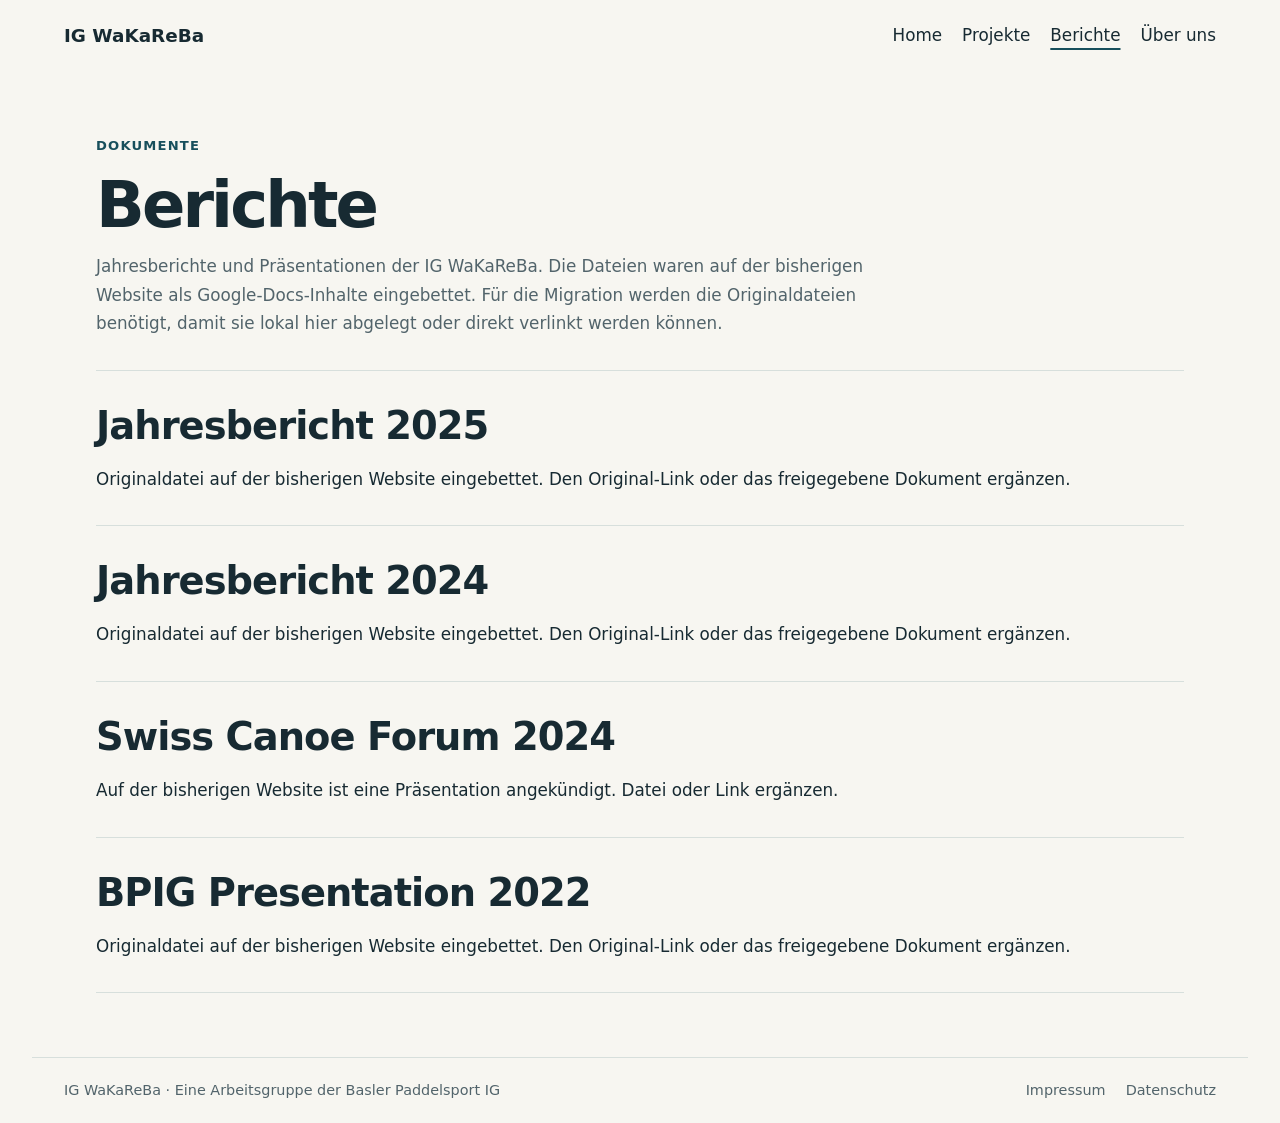
==== berichte/index.html @ 68abc577 "Initial static WaKaReBa website Co-authored-by: Copilot <223556219+Copilot@users.noreply.github.com>" ====
<!doctype html>
<html lang="de">
<head>
  <meta charset="utf-8">
  <meta name="viewport" content="width=device-width, initial-scale=1">
  <meta name="description" content="Jahresberichte und Präsentationen der IG WaKaReBa.">
  <title>Berichte – IG WaKaReBa</title>
  <link rel="stylesheet" href="../assets/styles.css">
</head>
<body>
  <a class="skip-link" href="#inhalt">Zum Inhalt springen</a>
  <header class="site-header">
    <a class="site-name" href="../index.html">IG WaKaReBa</a>
    <nav aria-label="Hauptnavigation">
      <a href="../index.html">Home</a>
      <a href="../projekte/">Projekte</a>
      <a aria-current="page" href="./">Berichte</a>
      <a href="../ueber-uns/">Über uns</a>
    </nav>
  </header>

  <main id="inhalt" class="page-content">
    <header class="page-heading">
      <p class="eyebrow">Dokumente</p>
      <h1>Berichte</h1>
      <p>Jahresberichte und Präsentationen der IG WaKaReBa. Die Dateien waren auf der bisherigen Website als Google-Docs-Inhalte eingebettet. Für die Migration werden die Originaldateien benötigt, damit sie lokal hier abgelegt oder direkt verlinkt werden können.</p>
    </header>

    <section class="report">
      <h2>Jahresbericht 2025</h2>
      <p>Originaldatei auf der bisherigen Website eingebettet. Den Original-Link oder das freigegebene Dokument ergänzen.</p>
    </section>
    <section class="report">
      <h2>Jahresbericht 2024</h2>
      <p>Originaldatei auf der bisherigen Website eingebettet. Den Original-Link oder das freigegebene Dokument ergänzen.</p>
    </section>
    <section class="report">
      <h2>Swiss Canoe Forum 2024</h2>
      <p>Auf der bisherigen Website ist eine Präsentation angekündigt. Datei oder Link ergänzen.</p>
    </section>
    <section class="report">
      <h2>BPIG Presentation 2022</h2>
      <p>Originaldatei auf der bisherigen Website eingebettet. Den Original-Link oder das freigegebene Dokument ergänzen.</p>
    </section>
  </main>

  <footer class="site-footer">
    <span>IG WaKaReBa · Eine Arbeitsgruppe der Basler Paddelsport IG</span>
    <nav aria-label="Rechtliches">
      <a href="../impressum/">Impressum</a>
      <a href="../datenschutz/">Datenschutz</a>
    </nav>
  </footer>
</body>
</html>
---- assets/styles.css ----
:root {
  color-scheme: light;
  --ink: #172a32;
  --muted: #52646b;
  --paper: #f7f6f1;
  --surface: #fff;
  --river: #174f5c;
  --river-dark: #103a45;
  --line: #d7dfdc;
  font-family: system-ui, -apple-system, "Segoe UI", sans-serif;
}

* {
  box-sizing: border-box;
}

body {
  margin: 0;
  color: var(--ink);
  background: var(--paper);
  font-size: 1.05rem;
  line-height: 1.7;
}

a {
  color: var(--river);
  text-underline-offset: 0.18em;
}

a:hover {
  color: var(--river-dark);
}

a:focus-visible {
  outline: 3px solid #d78333;
  outline-offset: 3px;
}

.skip-link {
  position: absolute;
  top: -5rem;
  left: 1rem;
  z-index: 2;
  padding: 0.5rem 0.75rem;
  color: var(--surface);
  background: var(--river-dark);
}

.skip-link:focus {
  top: 1rem;
}

.site-header,
.site-footer {
  display: flex;
  align-items: center;
  justify-content: space-between;
  gap: 1.5rem;
  max-width: 76rem;
  margin: 0 auto;
  padding: 1.25rem 2rem;
}

.site-name {
  color: var(--ink);
  font-size: 1.15rem;
  font-weight: 750;
  text-decoration: none;
  white-space: nowrap;
}

.site-header nav,
.site-footer nav {
  display: flex;
  flex-wrap: wrap;
  gap: 1.25rem;
}

.site-header nav a,
.site-footer nav a {
  color: var(--ink);
  text-decoration: none;
}

.site-header nav a[aria-current="page"] {
  text-decoration: underline;
  text-decoration-color: var(--river);
  text-decoration-thickness: 2px;
  text-underline-offset: 0.45rem;
}

.hero {
  position: relative;
  display: grid;
  min-height: 33rem;
  align-items: end;
  overflow: hidden;
  color: var(--surface);
  background: var(--river-dark);
}

.hero::after {
  position: absolute;
  inset: 0;
  background: linear-gradient(90deg, rgb(8 30 36 / 83%), rgb(8 30 36 / 12%));
  content: "";
}

.hero-image {
  position: absolute;
  width: 100%;
  height: 100%;
  object-fit: cover;
  object-position: center 54%;
}

.hero-copy {
  position: relative;
  z-index: 1;
  width: min(76rem, 100%);
  margin: 0 auto;
  padding: 5rem 2rem;
}

.hero-copy a {
  color: #d9efef;
}

h1,
h2,
h3,
p {
  margin-top: 0;
}

h1,
h2,
h3 {
  line-height: 1.2;
}

h1 {
  max-width: 14ch;
  margin-bottom: 1.25rem;
  font-size: clamp(2.6rem, 7vw, 5rem);
  letter-spacing: -0.045em;
}

h2 {
  margin-bottom: 1rem;
  font-size: clamp(1.7rem, 3vw, 2.4rem);
  letter-spacing: -0.025em;
}

h3 {
  margin-bottom: 0.5rem;
  font-size: 1.3rem;
}

.lead {
  max-width: 52rem;
  margin-bottom: 0;
  font-size: clamp(1.1rem, 2vw, 1.3rem);
}

.eyebrow {
  margin-bottom: 0.6rem;
  color: var(--river);
  font-size: 0.82rem;
  font-weight: 750;
  letter-spacing: 0.09em;
  text-transform: uppercase;
}

.hero .eyebrow {
  color: #d9efef;
}

.content-section,
.feature-grid,
.contact-section,
.page-content {
  width: min(68rem, calc(100% - 3rem));
  margin: 0 auto;
}

.content-section {
  padding: 5rem 0 3rem;
}

.content-section > p:not(.eyebrow) {
  max-width: 58rem;
}

.feature-grid {
  display: grid;
  grid-template-columns: repeat(3, minmax(0, 1fr));
  gap: 1rem;
  padding-bottom: 5rem;
}

.feature {
  padding: 1.5rem;
  border-top: 3px solid var(--river);
  background: var(--surface);
}

.feature h2 {
  font-size: 1.35rem;
}

.feature p {
  margin-bottom: 0;
  color: var(--muted);
}

.contact-section {
  display: flex;
  align-items: center;
  justify-content: space-between;
  gap: 2rem;
  margin-bottom: 5rem;
  padding: 2rem;
  background: #e4ece8;
}

.contact-section h2 {
  margin-bottom: 0;
}

.button {
  display: inline-block;
  padding: 0.75rem 1.1rem;
  border: 1px solid var(--river);
  border-radius: 0.2rem;
  color: var(--surface);
  background: var(--river);
  font-weight: 700;
  text-decoration: none;
  white-space: nowrap;
}

.button:hover {
  color: var(--surface);
  background: var(--river-dark);
}

.page-heading {
  padding: 4rem 0 2rem;
  border-bottom: 1px solid var(--line);
}

.page-heading h1 {
  margin-bottom: 0.5rem;
  font-size: clamp(2.4rem, 5vw, 4rem);
}

.page-heading p:last-child {
  max-width: 48rem;
  margin-bottom: 0;
  color: var(--muted);
}

.page-content {
  padding-bottom: 4rem;
}

.project,
.report,
.prose-section {
  padding: 2rem 0;
  border-bottom: 1px solid var(--line);
}

.project p:last-child,
.report p:last-child,
.prose-section p:last-child {
  margin-bottom: 0;
}

.status-date {
  margin-top: 1rem;
  color: var(--muted);
  font-size: 0.9rem;
  font-style: italic;
}

.report-list {
  padding-left: 1.3rem;
}

.report-list li {
  margin: 0.65rem 0;
}

.site-footer {
  align-items: flex-start;
  border-top: 1px solid var(--line);
  color: var(--muted);
  font-size: 0.9rem;
}

.site-footer nav a {
  color: var(--muted);
}

@media (max-width: 680px) {
  body {
    font-size: 1rem;
  }

  .site-header,
  .site-footer {
    align-items: flex-start;
    flex-direction: column;
    gap: 0.8rem;
    padding: 1rem 1.25rem;
  }

  .site-header nav,
  .site-footer nav {
    gap: 0.75rem 1rem;
  }

  .hero {
    min-height: 34rem;
  }

  .hero::after {
    background: linear-gradient(0deg, rgb(8 30 36 / 88%), rgb(8 30 36 / 12%));
  }

  .hero-copy {
    padding: 3rem 1.25rem;
  }

  .content-section,
  .feature-grid,
  .contact-section,
  .page-content {
    width: calc(100% - 2.5rem);
  }

  .content-section {
    padding: 3.5rem 0 2rem;
  }

  .feature-grid {
    grid-template-columns: 1fr;
    padding-bottom: 3.5rem;
  }

  .contact-section {
    align-items: flex-start;
    flex-direction: column;
    margin-bottom: 3.5rem;
    padding: 1.5rem;
  }

  .contact-section > div {
    min-width: 0;
  }

  .contact-section h2 {
    overflow-wrap: anywhere;
  }

  .contact-section .button {
    max-width: 100%;
    overflow-wrap: anywhere;
    white-space: normal;
  }

  .page-heading {
    padding: 3rem 0 1.5rem;
  }
}
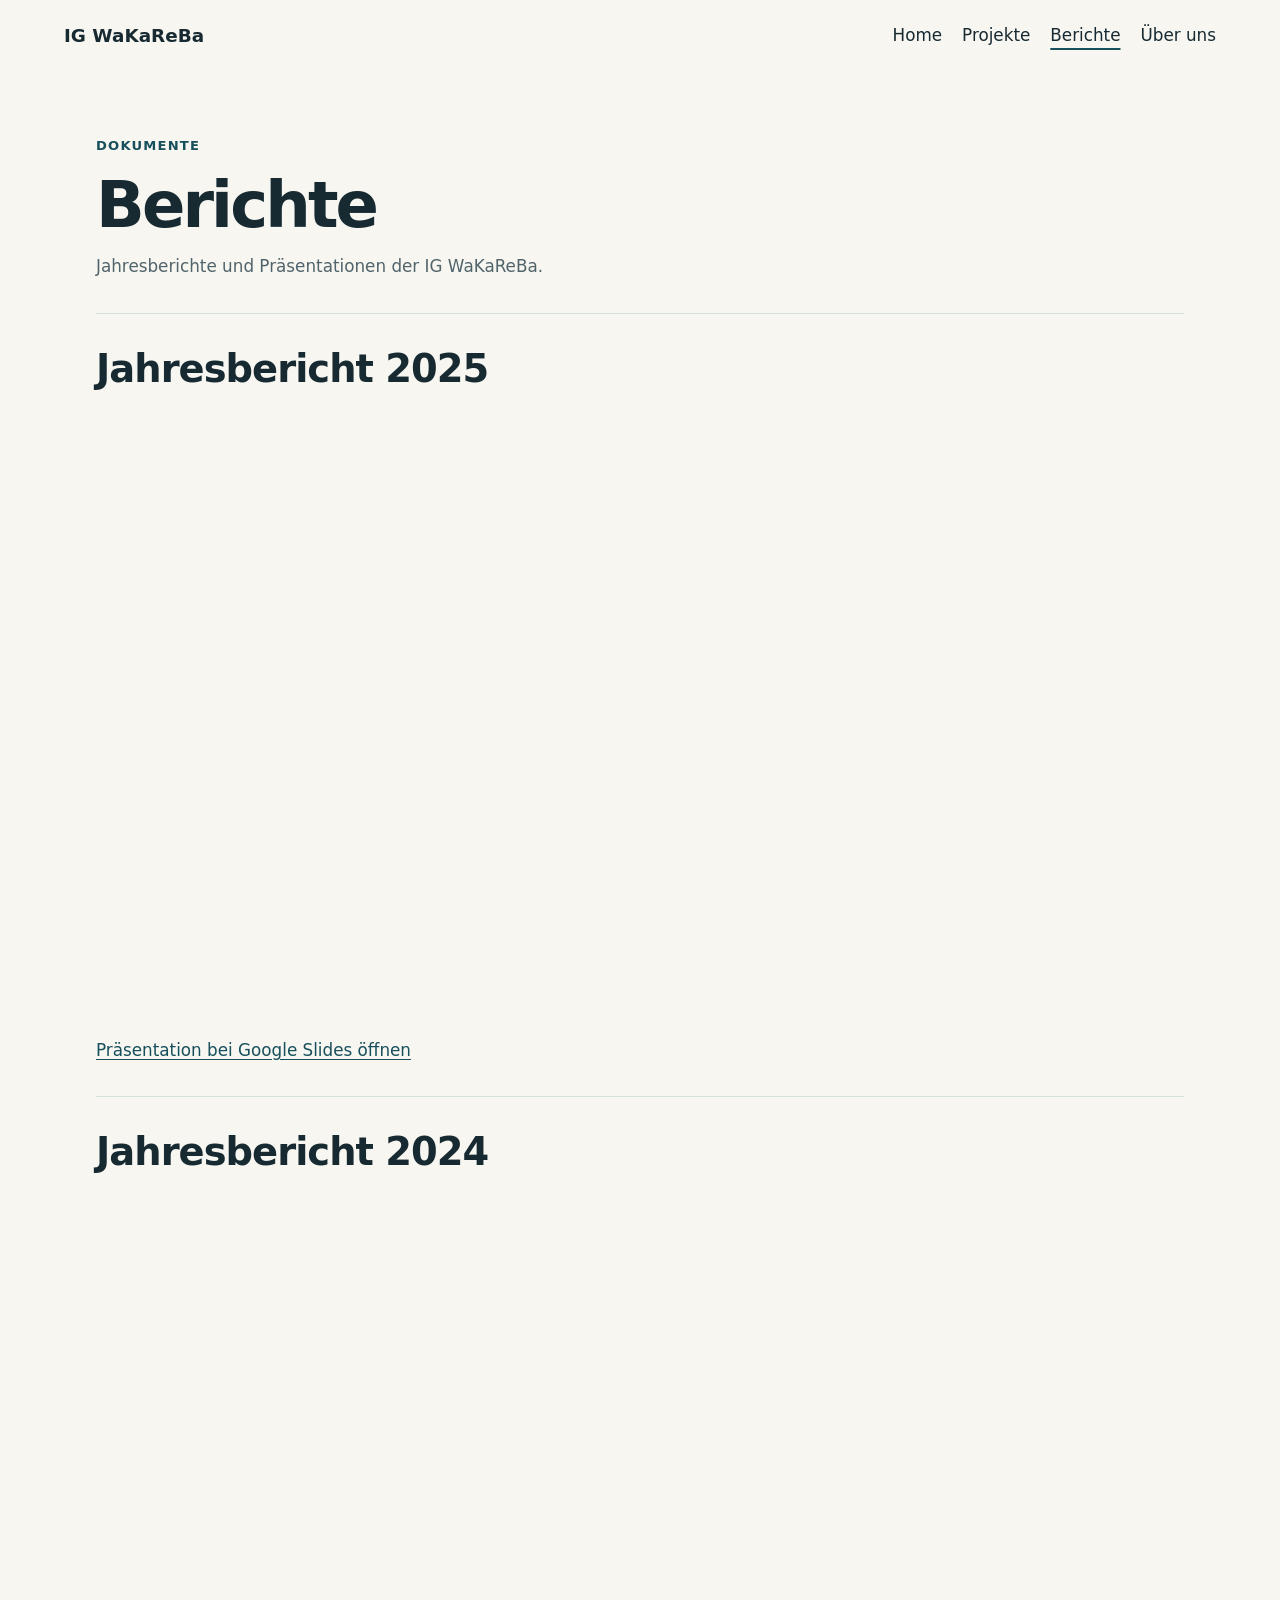
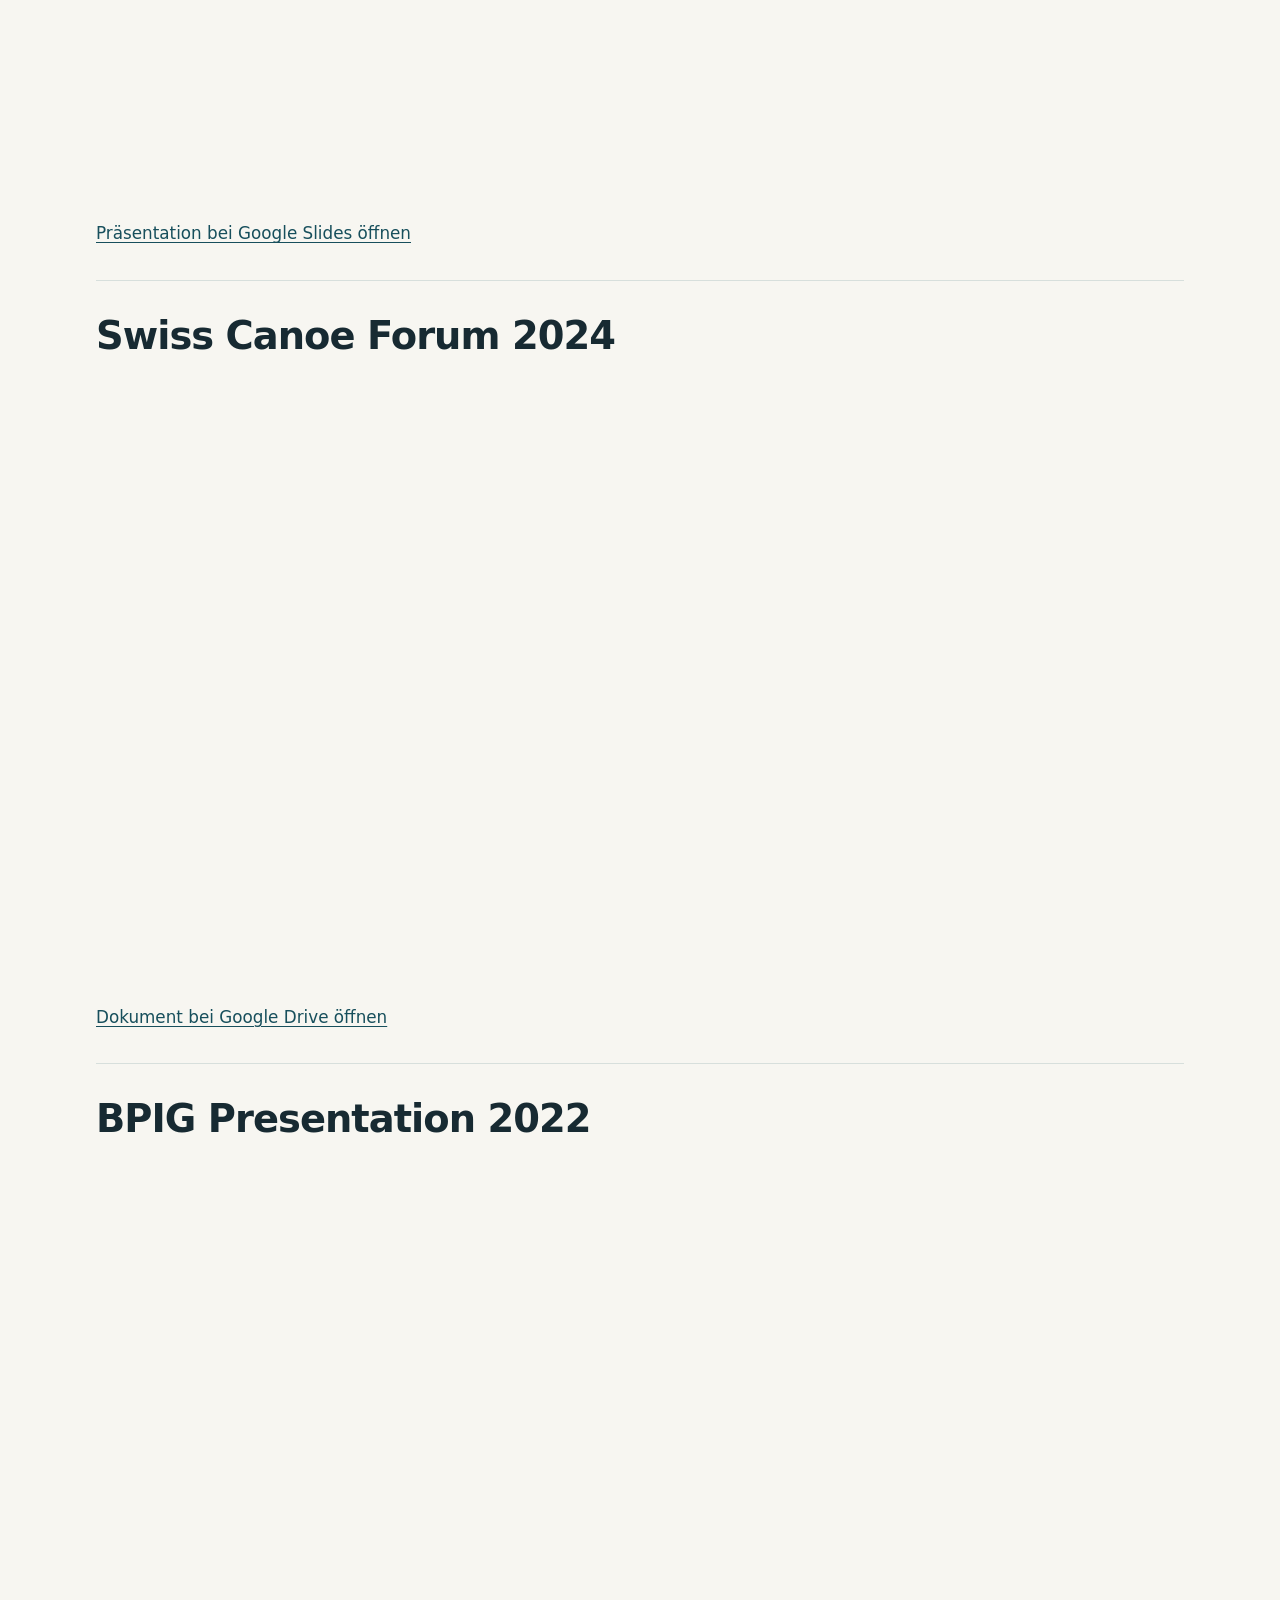
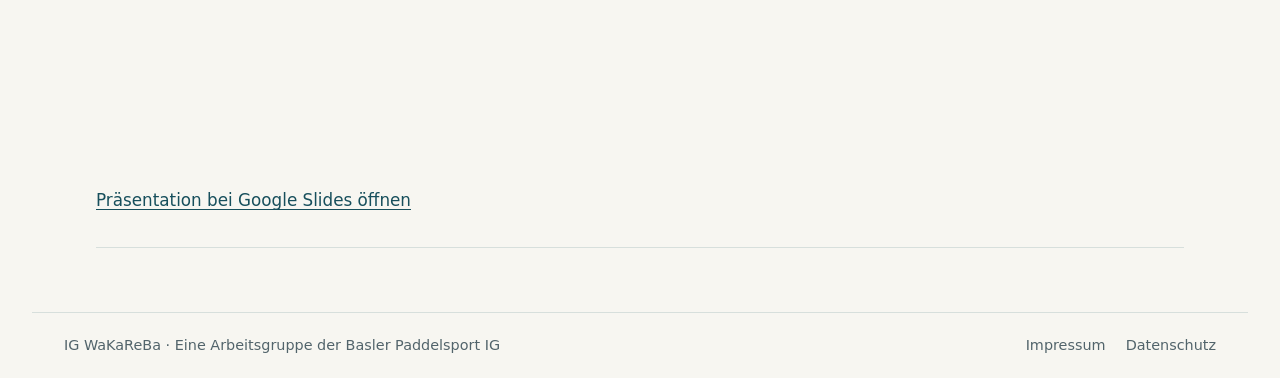
==== commit 1711cb7a: "Complete initial static website Co-authored-by: Copilot <223556219+Copilot@users.noreply.github.com>" ====
--- a/berichte/index.html
+++ b/berichte/index.html
@@ -23,24 +23,56 @@
     <header class="page-heading">
       <p class="eyebrow">Dokumente</p>
       <h1>Berichte</h1>
-      <p>Jahresberichte und Präsentationen der IG WaKaReBa. Die Dateien waren auf der bisherigen Website als Google-Docs-Inhalte eingebettet. Für die Migration werden die Originaldateien benötigt, damit sie lokal hier abgelegt oder direkt verlinkt werden können.</p>
+      <p>Jahresberichte und Präsentationen der IG WaKaReBa.</p>
     </header>
 
     <section class="report">
       <h2>Jahresbericht 2025</h2>
-      <p>Originaldatei auf der bisherigen Website eingebettet. Den Original-Link oder das freigegebene Dokument ergänzen.</p>
+      <div class="report-embed">
+        <iframe
+          src="https://docs.google.com/presentation/d/1RNbr-cKKvLfTeNlJgEnsasxiJ1WLmAHl/embed?start=false&amp;loop=false&amp;delayms=3000"
+          title="Jahresbericht 2025 – Präsentation"
+          loading="lazy"
+          allowfullscreen>
+        </iframe>
+      </div>
+      <p><a href="https://docs.google.com/presentation/d/1RNbr-cKKvLfTeNlJgEnsasxiJ1WLmAHl/edit?slide=id.p1#slide=id.p1">Präsentation bei Google Slides öffnen</a></p>
     </section>
     <section class="report">
       <h2>Jahresbericht 2024</h2>
-      <p>Originaldatei auf der bisherigen Website eingebettet. Den Original-Link oder das freigegebene Dokument ergänzen.</p>
+      <div class="report-embed">
+        <iframe
+          src="https://docs.google.com/presentation/d/1xs53A0uICPbr0zK-Gw7KH1VUC2QU5n6I/embed?start=false&amp;loop=false&amp;delayms=3000"
+          title="Jahresbericht 2024 – Präsentation"
+          loading="lazy"
+          allowfullscreen>
+        </iframe>
+      </div>
+      <p><a href="https://docs.google.com/presentation/d/1xs53A0uICPbr0zK-Gw7KH1VUC2QU5n6I/edit?slide=id.p1#slide=id.p1">Präsentation bei Google Slides öffnen</a></p>
     </section>
     <section class="report">
       <h2>Swiss Canoe Forum 2024</h2>
-      <p>Auf der bisherigen Website ist eine Präsentation angekündigt. Datei oder Link ergänzen.</p>
+      <div class="report-embed">
+        <iframe
+          src="https://drive.google.com/file/d/10Fu49zhzaVHcTW8XCnjbOPNU4WQtFmeR/preview"
+          title="Swiss Canoe Forum 2024 – Präsentation"
+          loading="lazy"
+          allowfullscreen>
+        </iframe>
+      </div>
+      <p><a href="https://drive.google.com/file/d/10Fu49zhzaVHcTW8XCnjbOPNU4WQtFmeR/edit">Dokument bei Google Drive öffnen</a></p>
     </section>
     <section class="report">
       <h2>BPIG Presentation 2022</h2>
-      <p>Originaldatei auf der bisherigen Website eingebettet. Den Original-Link oder das freigegebene Dokument ergänzen.</p>
+      <div class="report-embed">
+        <iframe
+          src="https://docs.google.com/presentation/d/1tPLizIVZpuojzemg-cXgxlMr3oKReQhY/embed?start=false&amp;loop=false&amp;delayms=3000"
+          title="BPIG Presentation 2022"
+          loading="lazy"
+          allowfullscreen>
+        </iframe>
+      </div>
+      <p><a href="https://docs.google.com/presentation/d/1tPLizIVZpuojzemg-cXgxlMr3oKReQhY/edit?slide=id.p1#slide=id.p1">Präsentation bei Google Slides öffnen</a></p>
     </section>
   </main>
 
--- a/assets/styles.css
+++ b/assets/styles.css
@@ -111,7 +111,7 @@
   width: 100%;
   height: 100%;
   object-fit: cover;
-  object-position: center 54%;
+  object-position: 81% 18%;
 }
 
 .hero-copy {
@@ -176,42 +176,60 @@
   color: #d9efef;
 }
 
-.content-section,
-.feature-grid,
+.photo-stories,
 .contact-section,
 .page-content {
   width: min(68rem, calc(100% - 3rem));
   margin: 0 auto;
 }
 
-.content-section {
-  padding: 5rem 0 3rem;
-}
-
-.content-section > p:not(.eyebrow) {
-  max-width: 58rem;
-}
-
-.feature-grid {
+.photo-stories {
+  padding: 2rem 0 5rem;
+}
+
+.photo-story {
   display: grid;
-  grid-template-columns: repeat(3, minmax(0, 1fr));
-  gap: 1rem;
-  padding-bottom: 5rem;
-}
-
-.feature {
-  padding: 1.5rem;
-  border-top: 3px solid var(--river);
-  background: var(--surface);
-}
-
-.feature h2 {
-  font-size: 1.35rem;
-}
-
-.feature p {
+  grid-template-columns: minmax(0, 0.9fr) minmax(0, 1.1fr);
+  align-items: center;
+  gap: clamp(2rem, 6vw, 5rem);
+  padding: 2.5rem 0;
+  border-bottom: 1px solid var(--line);
+}
+
+.photo-story:nth-child(even) {
+  grid-template-columns: minmax(0, 1.1fr) minmax(0, 0.9fr);
+}
+
+.photo-story:nth-child(even) .photo-story-copy {
+  grid-column: 2;
+  grid-row: 1;
+}
+
+.photo-story:nth-child(even) .photo-story-image {
+  grid-column: 1;
+  grid-row: 1;
+}
+
+.photo-story-copy > p:last-child {
   margin-bottom: 0;
+}
+
+.photo-story-image {
+  min-width: 0;
+  margin: 0;
+}
+
+.photo-story-image img {
+  display: block;
+  width: 100%;
+  height: auto;
+  border-radius: 0.2rem;
+}
+
+.photo-story-image figcaption {
+  margin-top: 0.6rem;
   color: var(--muted);
+  font-size: 0.88rem;
 }
 
 .contact-section {
@@ -265,16 +283,192 @@
   padding-bottom: 4rem;
 }
 
-.project,
+.project {
+  display: flow-root;
+  padding: 2rem 0;
+  border-bottom: 1px solid var(--line);
+}
+
+.project h2 {
+  margin-bottom: 1.25rem;
+}
+
+.project-copy {
+  min-width: 0;
+}
+
+.project-image {
+  float: right;
+  width: 40%;
+  min-width: 0;
+  max-width: 24rem;
+  margin: 0 0 1.5rem 2rem;
+}
+
+.project-image-trigger {
+  display: block;
+  width: 100%;
+  padding: 0;
+  border: 0;
+  background: transparent;
+  cursor: zoom-in;
+}
+
+.project-image-trigger:focus-visible,
+.project-lightbox-close:focus-visible {
+  outline: 3px solid #d78333;
+  outline-offset: 3px;
+}
+
+.project-image img {
+  display: block;
+  width: 100%;
+  height: auto;
+  max-height: 34rem;
+  object-fit: contain;
+  object-position: top;
+  border-radius: 0.2rem;
+}
+
+.project--large-image {
+  --project-image-width: 52%;
+}
+
+.project--large-image .project-image {
+  width: var(--project-image-width);
+  max-width: none;
+}
+
+.project-lightbox {
+  position: fixed;
+  inset: 0;
+  width: fit-content;
+  height: fit-content;
+  max-width: 96vw;
+  max-height: 96vh;
+  margin: auto;
+  padding: 3.5rem 0 0;
+  border: 0;
+  background: transparent;
+  overflow: visible;
+}
+
+.project-lightbox:popover-open {
+  display: grid;
+  place-items: center;
+}
+
+.project-lightbox::backdrop {
+  background: rgb(8 20 24 / 88%);
+}
+
+.project-lightbox > img {
+  display: block;
+  width: auto;
+  max-width: 96vw;
+  max-height: calc(96vh - 3.5rem);
+  object-fit: contain;
+  border-radius: 0.2rem;
+}
+
+.project-lightbox-close {
+  position: absolute;
+  top: 0;
+  right: 0;
+  padding: 0.65rem 1rem;
+  border: 1px solid var(--surface);
+  border-radius: 0.2rem;
+  color: var(--surface);
+  background: var(--river-dark);
+  font: inherit;
+  cursor: pointer;
+}
+
+.project-copy p:last-child,
+.report p:last-child,
+.prose-section p:last-child {
+  margin-bottom: 0;
+}
+
 .report,
 .prose-section {
   padding: 2rem 0;
   border-bottom: 1px solid var(--line);
 }
 
-.project p:last-child,
-.report p:last-child,
-.prose-section p:last-child {
+.report-embed {
+  aspect-ratio: 16 / 9;
+  margin-bottom: 1rem;
+}
+
+.report-embed iframe {
+  display: block;
+  width: 100%;
+  height: 100%;
+  border: 0;
+}
+
+.about-affiliation {
+  display: flex;
+  align-items: center;
+  gap: 1.5rem;
+  max-width: 32rem;
+  margin-top: 2rem;
+}
+
+.about-affiliation > img {
+  flex: 0 0 6rem;
+  display: block;
+  width: 6rem;
+  height: auto;
+}
+
+.about-affiliation p {
+  margin-bottom: 0;
+}
+
+.supporters-section {
+  padding: 2rem 0;
+  border-bottom: 1px solid var(--line);
+}
+
+.supporter-grid {
+  display: grid;
+  grid-template-columns: repeat(3, minmax(0, 1fr));
+  gap: 1.25rem;
+}
+
+.supporter {
+  min-width: 0;
+  padding: 1.25rem;
+  border: 1px solid var(--line);
+  background: var(--surface);
+}
+
+.supporter-logo {
+  display: flex;
+  align-items: center;
+  justify-content: center;
+  height: 8rem;
+  margin: 0 0 1rem;
+}
+
+.supporter-logo img {
+  display: block;
+  max-width: 100%;
+  max-height: 100%;
+  object-fit: contain;
+}
+
+.supporter h3 {
+  overflow-wrap: anywhere;
+}
+
+.supporter h3 a {
+  text-decoration: none;
+}
+
+.supporter p:last-child {
   margin-bottom: 0;
 }
 
@@ -326,6 +520,10 @@
     min-height: 34rem;
   }
 
+  .hero-image {
+    object-position: 82% center;
+  }
+
   .hero::after {
     background: linear-gradient(0deg, rgb(8 30 36 / 88%), rgb(8 30 36 / 12%));
   }
@@ -334,20 +532,39 @@
     padding: 3rem 1.25rem;
   }
 
-  .content-section,
-  .feature-grid,
+  .photo-stories,
   .contact-section,
   .page-content {
     width: calc(100% - 2.5rem);
   }
 
-  .content-section {
-    padding: 3.5rem 0 2rem;
-  }
-
-  .feature-grid {
-    grid-template-columns: 1fr;
-    padding-bottom: 3.5rem;
+  .photo-stories {
+    padding: 1rem 0 3.5rem;
+  }
+
+  .photo-story,
+  .photo-story:nth-child(even) {
+    grid-template-columns: minmax(0, 1fr);
+    gap: 1.25rem;
+    padding: 2rem 0;
+  }
+
+  .photo-story:nth-child(even) .photo-story-copy,
+  .photo-story:nth-child(even) .photo-story-image {
+    grid-column: auto;
+    grid-row: auto;
+  }
+
+  .project-image,
+  .project--large-image .project-image {
+    float: none;
+    width: 100%;
+    max-width: 100%;
+    margin: 0 0 1.25rem;
+  }
+
+  .project-image img {
+    max-height: none;
   }
 
   .contact-section {
@@ -374,4 +591,23 @@
   .page-heading {
     padding: 3rem 0 1.5rem;
   }
-}
+
+  .supporter-grid {
+    grid-template-columns: repeat(2, minmax(0, 1fr));
+    gap: 0.75rem;
+  }
+
+  .supporter {
+    padding: 0.85rem;
+  }
+
+  .supporter-logo {
+    height: 6rem;
+  }
+}
+
+@media (max-width: 420px) {
+  .supporter-grid {
+    grid-template-columns: minmax(0, 1fr);
+  }
+}
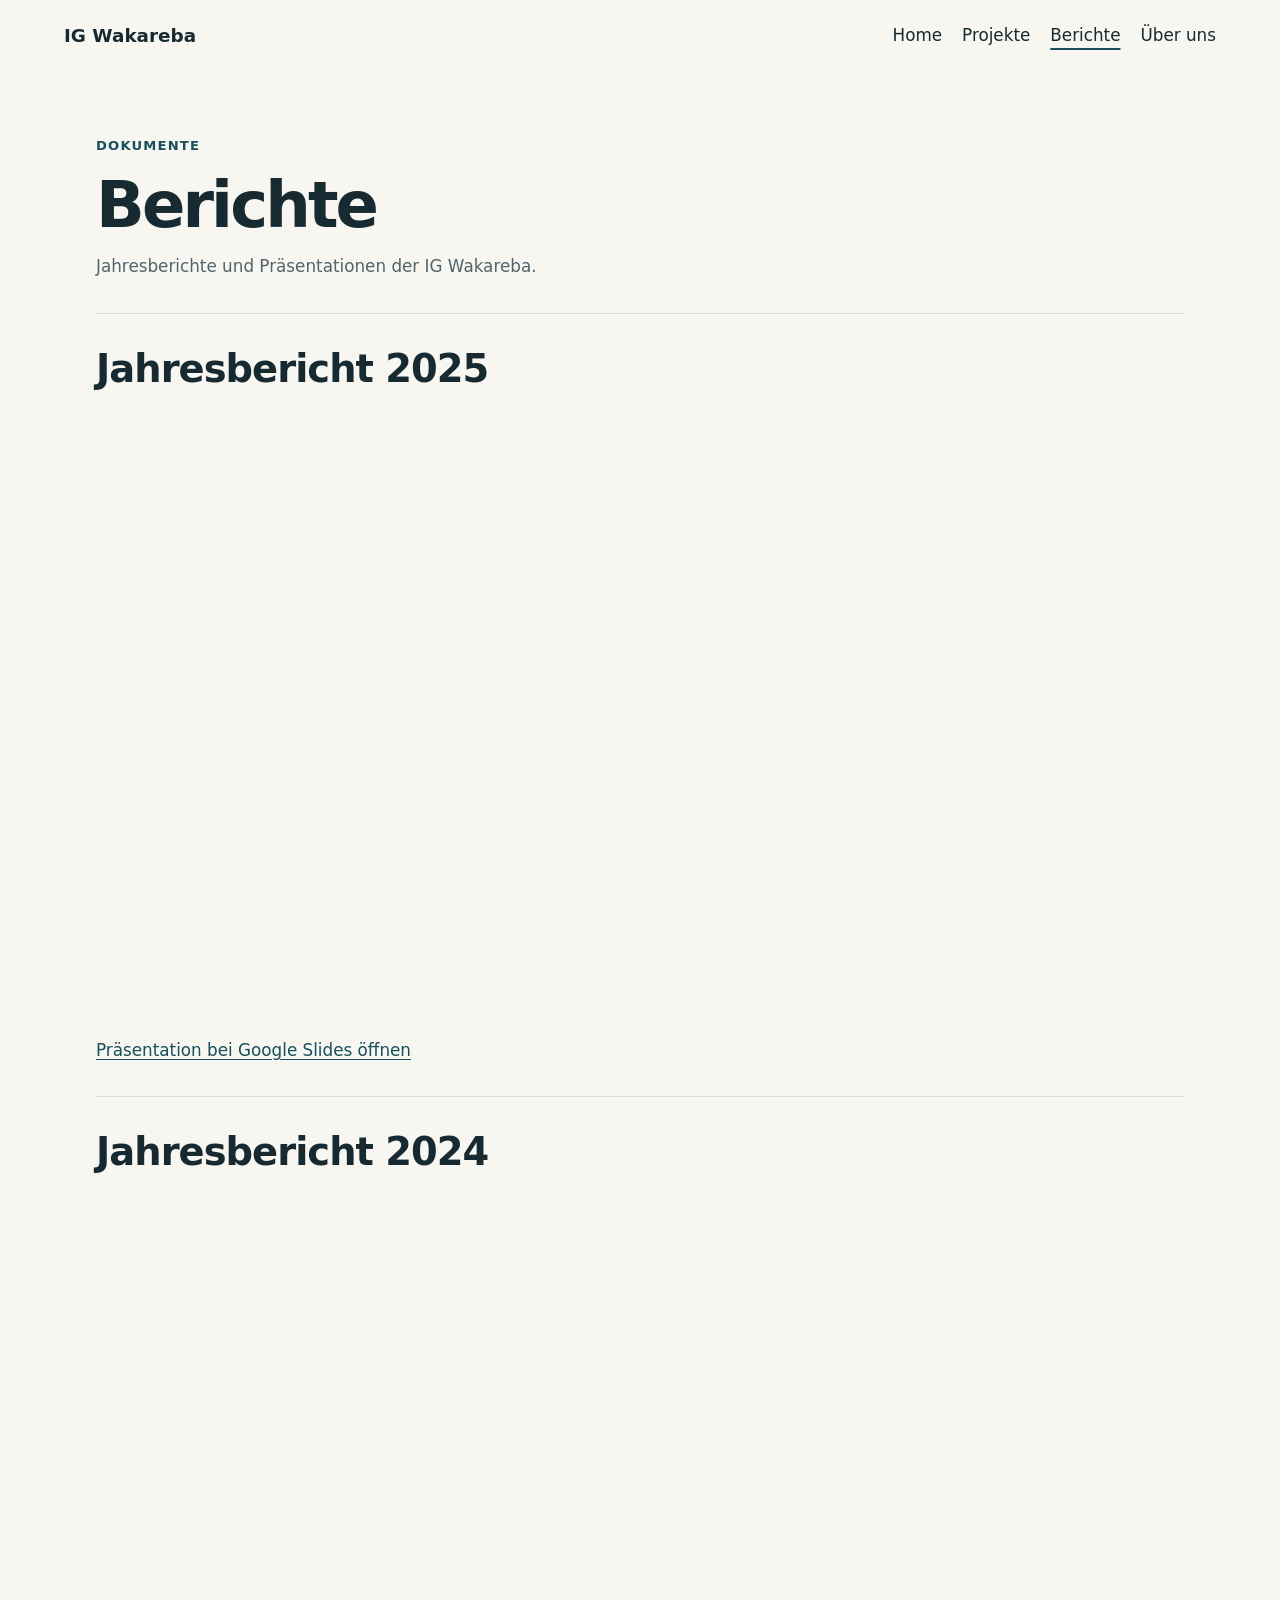
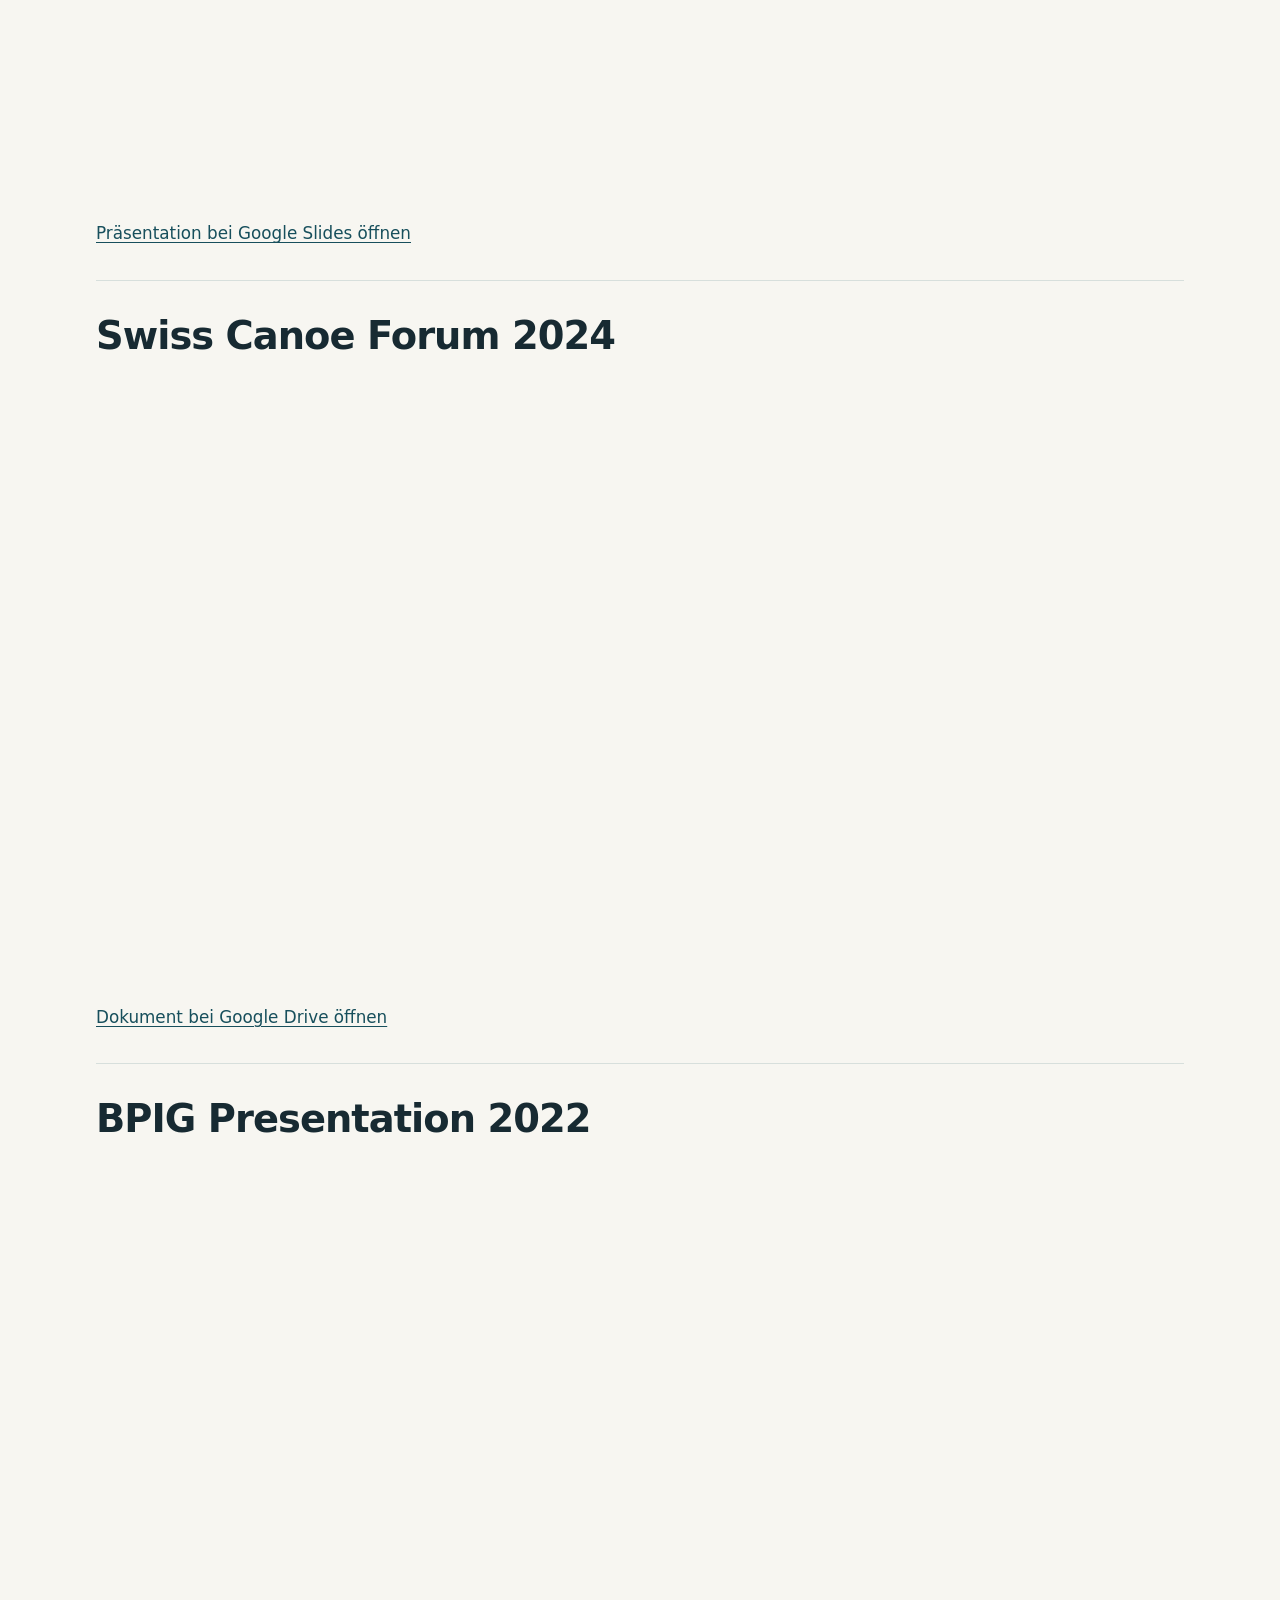
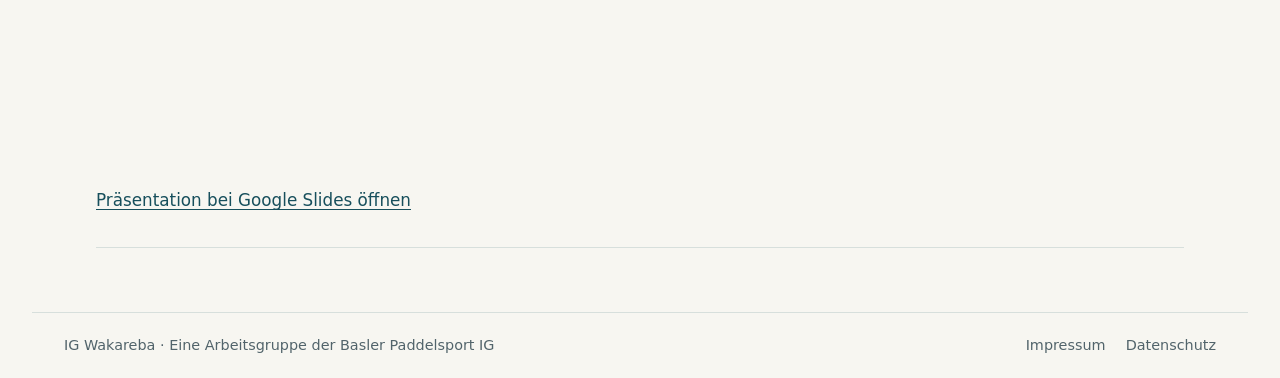
==== commit 99ed6921: "Use Wakareba instead of WaKaReBa everywhere" ====
--- a/berichte/index.html
+++ b/berichte/index.html
@@ -3,14 +3,14 @@
 <head>
   <meta charset="utf-8">
   <meta name="viewport" content="width=device-width, initial-scale=1">
-  <meta name="description" content="Jahresberichte und Präsentationen der IG WaKaReBa.">
-  <title>Berichte – IG WaKaReBa</title>
+  <meta name="description" content="Jahresberichte und Präsentationen der IG Wakareba.">
+  <title>Berichte – IG Wakareba</title>
   <link rel="stylesheet" href="../assets/styles.css">
 </head>
 <body>
   <a class="skip-link" href="#inhalt">Zum Inhalt springen</a>
   <header class="site-header">
-    <a class="site-name" href="../index.html">IG WaKaReBa</a>
+    <a class="site-name" href="../index.html">IG Wakareba</a>
     <nav aria-label="Hauptnavigation">
       <a href="../index.html">Home</a>
       <a href="../projekte/">Projekte</a>
@@ -23,7 +23,7 @@
     <header class="page-heading">
       <p class="eyebrow">Dokumente</p>
       <h1>Berichte</h1>
-      <p>Jahresberichte und Präsentationen der IG WaKaReBa.</p>
+      <p>Jahresberichte und Präsentationen der IG Wakareba.</p>
     </header>
 
     <section class="report">
@@ -77,7 +77,7 @@
   </main>
 
   <footer class="site-footer">
-    <span>IG WaKaReBa · Eine Arbeitsgruppe der Basler Paddelsport IG</span>
+    <span>IG Wakareba · Eine Arbeitsgruppe der Basler Paddelsport IG</span>
     <nav aria-label="Rechtliches">
       <a href="../impressum/">Impressum</a>
       <a href="../datenschutz/">Datenschutz</a>
